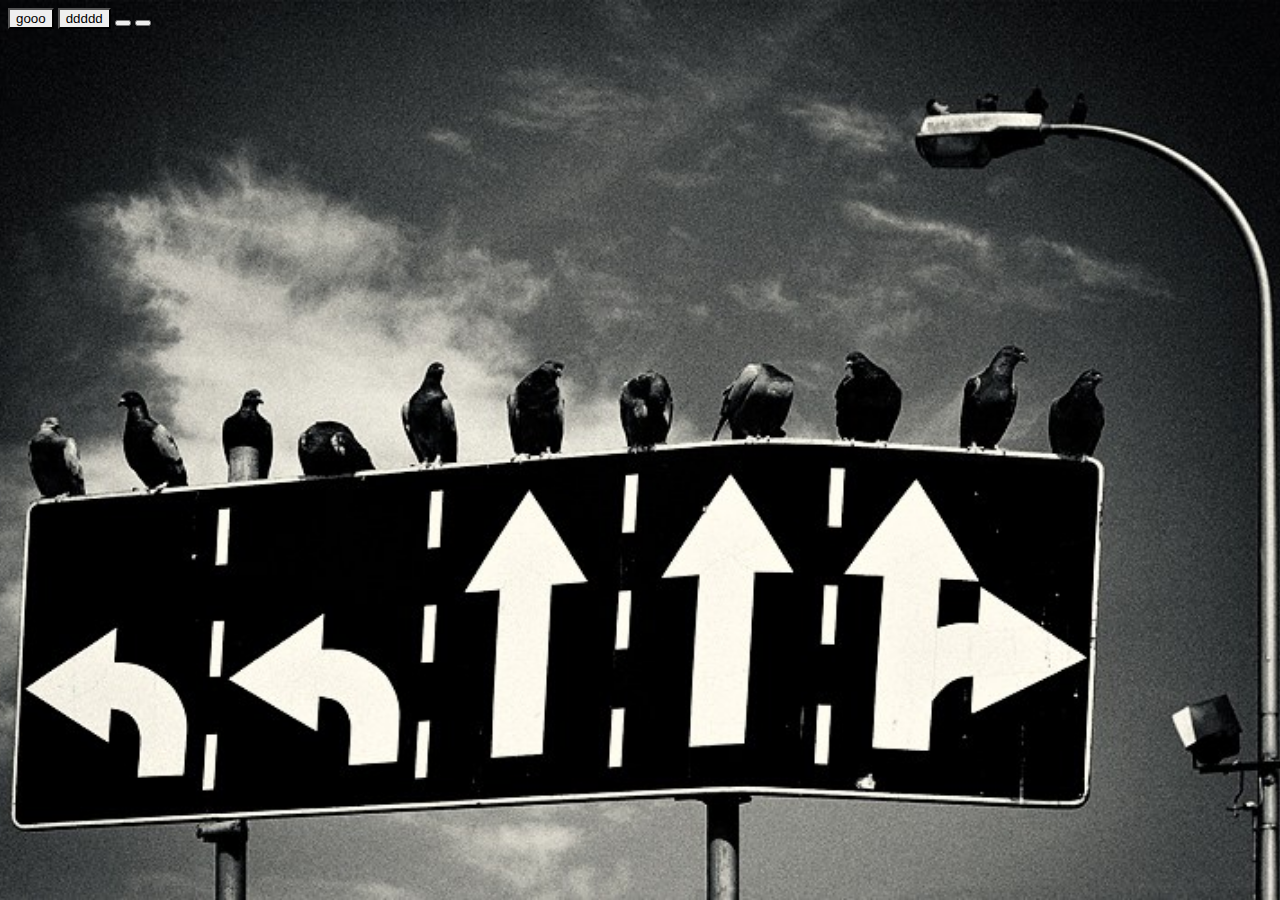
==== templates/adq.html @ a7a5709b "up" ====
<!DOCTYPE html>
<html lang="en" dir="ltr">
  <head>
    <meta charset="utf-8">
    <title>Adventure Quest</title>
    
    <link rel="stylesheet" type="text/css" href="/css/style.css">
  </head>
  <body>
    <div id="storybox" class="container">

    </div>

    <button id="btn1" type="button" class="btn">gooo</button>
    <button id="btn2" type="button" class="btn">ddddd</button>
    <button id="btn3" type="button" class="btn"></button>
    <button id="btn4" type="button" class="btn"></button>
    <script type="text/javascript" src="js/script.js"></script>
  </body>
</html>
---- css/style.css ----
body {

  background-image: url("/css/77-rge.jpg");
  background-repeat: no-repeat;
  background-size: cover;
  background-attachment: fixed;
  background-position: center;
  color: white;

}

#btn1{

  /* background: url("/css/76-rge.jpg"); */
    background-repeat: no-repeat;
    background-attachment: fixed;
    background-position: center;
}

#btn2 {
  /* background: url('/css/78-rge.jpg'); */
    background-repeat: no-repeat;
    background-attachment: fixed;
    background-position: center;
}
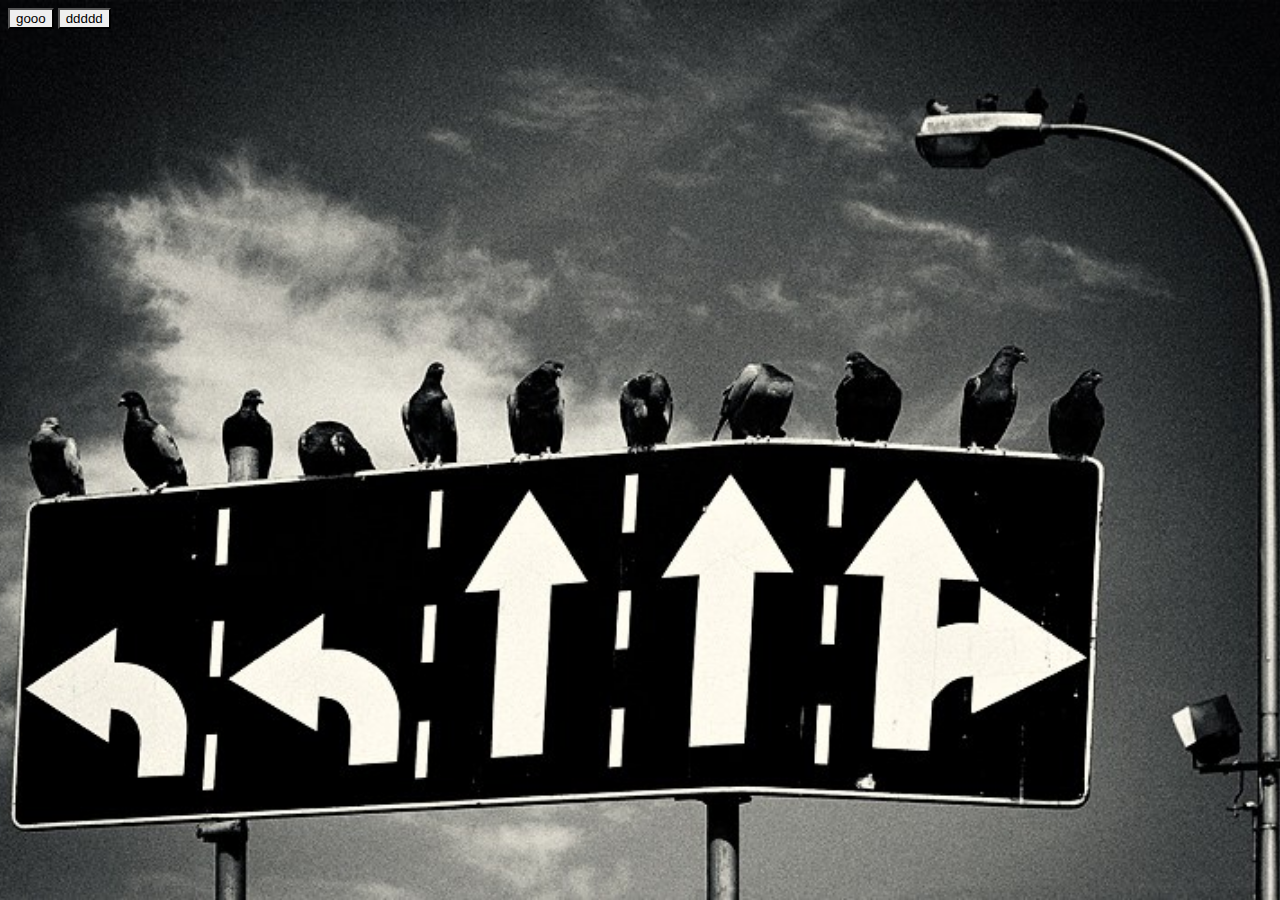
==== commit d501da8c: "Corrected formatting issues in hamlet array and removed buttons 3 and 4." ====
--- a/templates/adq.html
+++ b/templates/adq.html
@@ -3,7 +3,7 @@
   <head>
     <meta charset="utf-8">
     <title>Adventure Quest</title>
-    
+
     <link rel="stylesheet" type="text/css" href="/css/style.css">
   </head>
   <body>
@@ -13,8 +13,6 @@
 
     <button id="btn1" type="button" class="btn">gooo</button>
     <button id="btn2" type="button" class="btn">ddddd</button>
-    <button id="btn3" type="button" class="btn"></button>
-    <button id="btn4" type="button" class="btn"></button>
     <script type="text/javascript" src="js/script.js"></script>
   </body>
 </html>
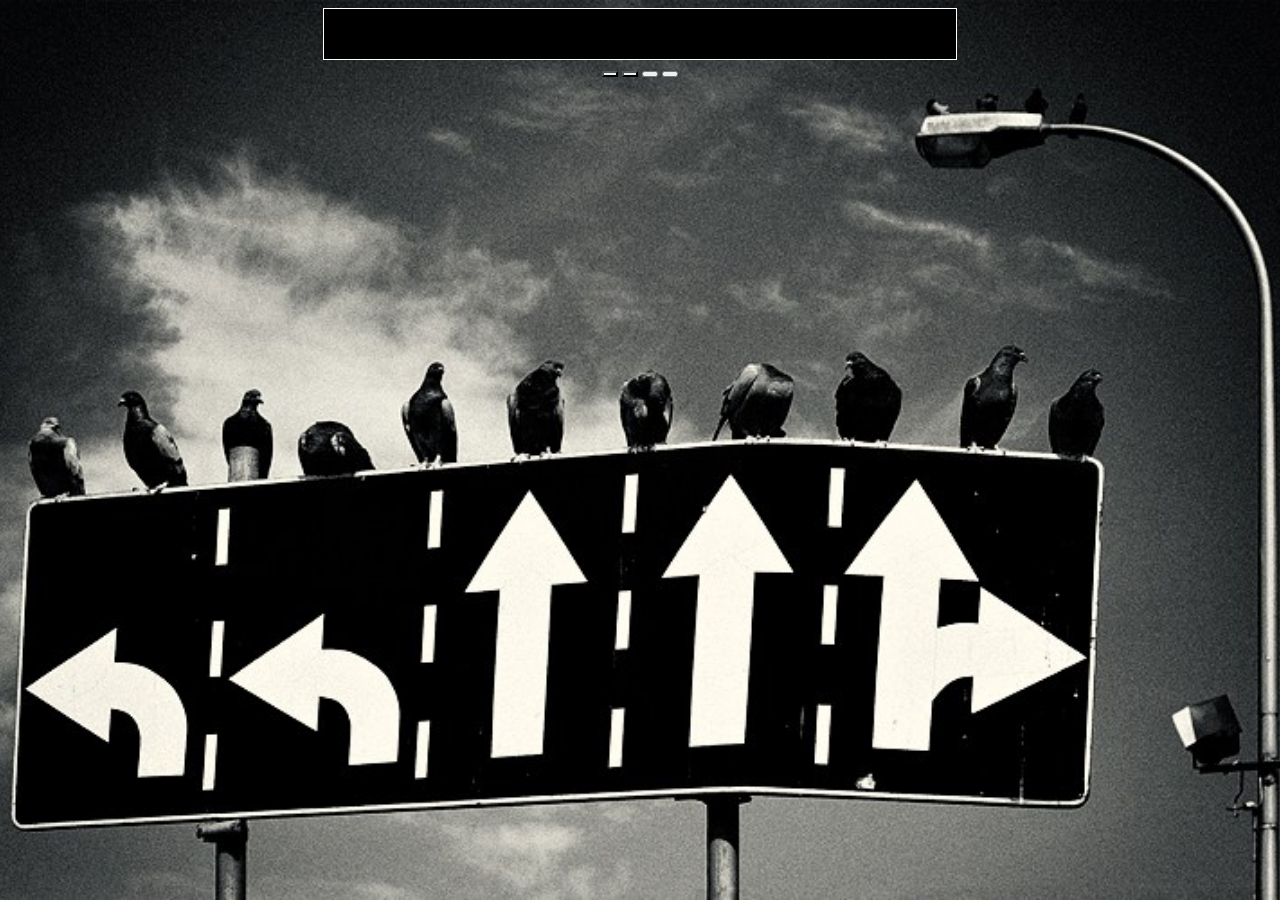
==== commit 6d550870: "sp" ====
--- a/templates/adq.html
+++ b/templates/adq.html
@@ -11,8 +11,10 @@
 
     </div>
 
-    <button id="btn1" type="button" class="btn">gooo</button>
-    <button id="btn2" type="button" class="btn">ddddd</button>
+    <button id="btn1" type="button" class="btn"></button>
+    <button id="btn2" type="button" class="btn"></button>
+    <button id="btn3" type="button" class="btn"></button>
+    <button id="btn4" type="button" class="btn"></button>
     <script type="text/javascript" src="js/script.js"></script>
   </body>
 </html>
--- a/css/style.css
+++ b/css/style.css
@@ -6,9 +6,21 @@
   background-attachment: fixed;
   background-position: center;
   color: white;
-
+  text-align: center;
 }
 
+#storybox{
+  width: 50%;
+  height: 50px;
+  border: 1px solid;
+  margin: auto;
+  flex: auto;
+  background-color: black;
+}
+
+.btn {
+  height: auto;
+}
 #btn1{
 
   /* background: url("/css/76-rge.jpg"); */
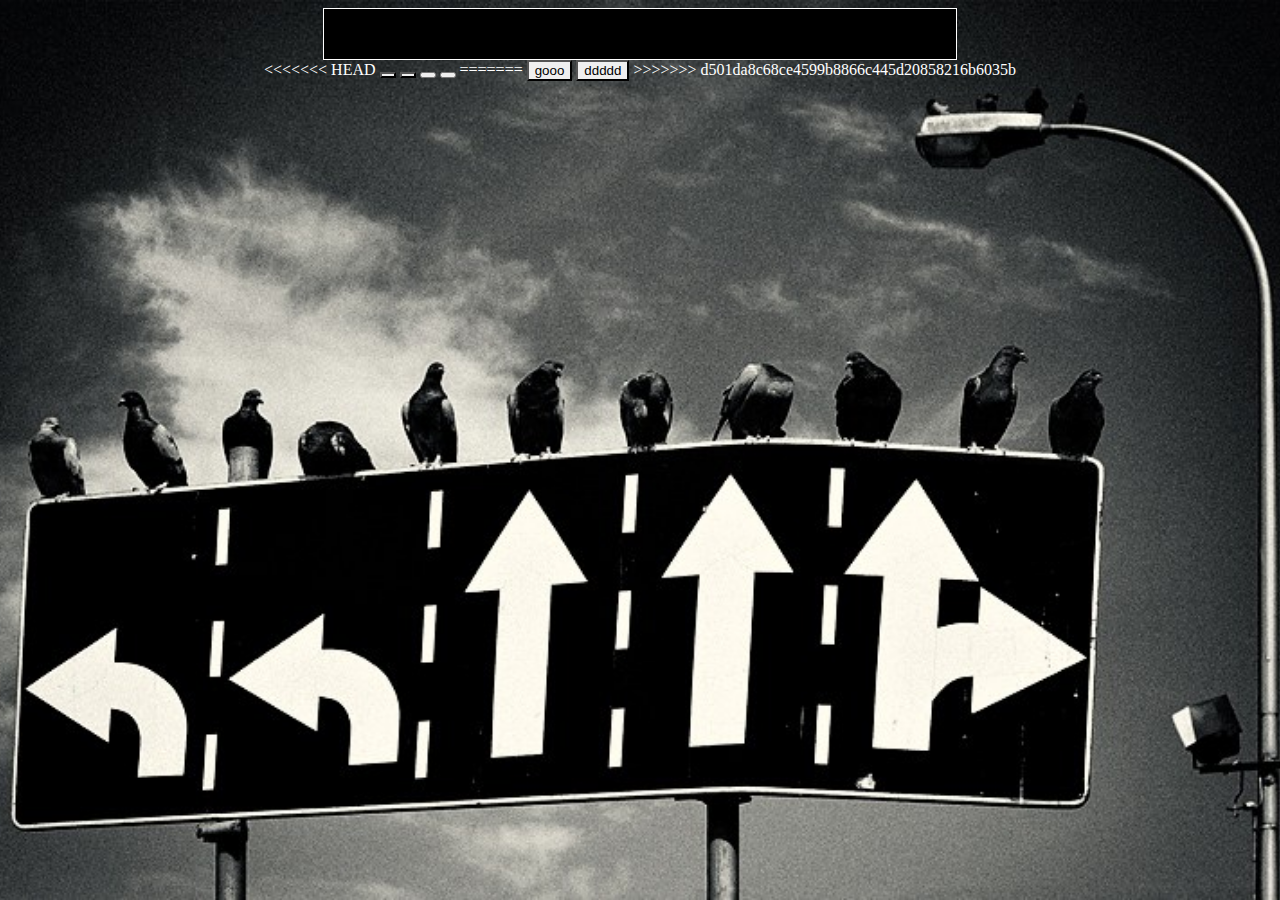
==== commit 6dd7ba9a: "New changes" ====
--- a/templates/adq.html
+++ b/templates/adq.html
@@ -11,10 +11,15 @@
 
     </div>
 
+<<<<<<< HEAD
     <button id="btn1" type="button" class="btn"></button>
     <button id="btn2" type="button" class="btn"></button>
     <button id="btn3" type="button" class="btn"></button>
     <button id="btn4" type="button" class="btn"></button>
+=======
+    <button id="btn1" type="button" class="btn">gooo</button>
+    <button id="btn2" type="button" class="btn">ddddd</button>
+>>>>>>> d501da8c68ce4599b8866c445d20858216b6035b
     <script type="text/javascript" src="js/script.js"></script>
   </body>
 </html>
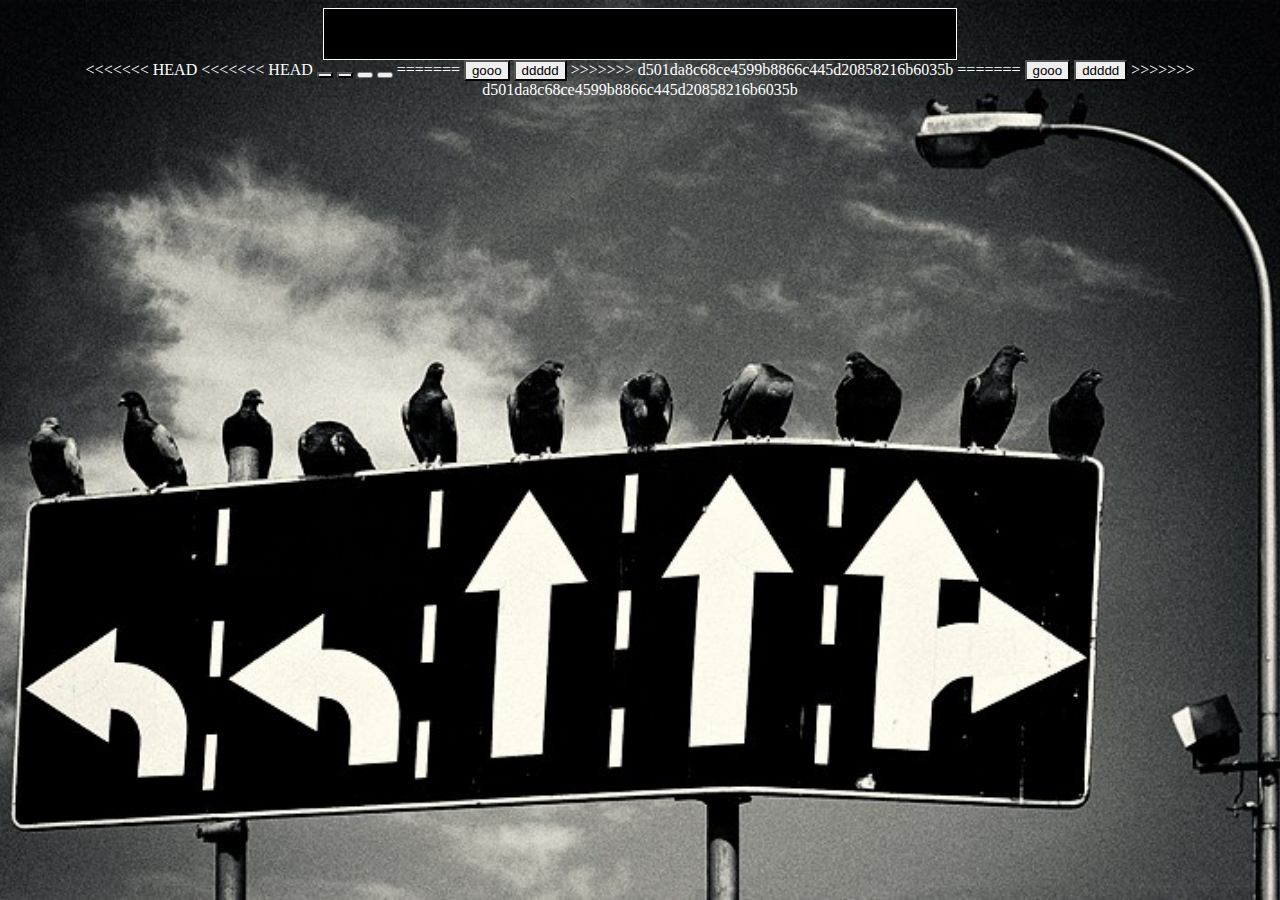
==== commit 4579ee26: "Merge branch 'master' of https://github.com/herrerasean3/adventure-quest" ====
--- a/templates/adq.html
+++ b/templates/adq.html
@@ -12,6 +12,7 @@
     </div>
 
 <<<<<<< HEAD
+<<<<<<< HEAD
     <button id="btn1" type="button" class="btn"></button>
     <button id="btn2" type="button" class="btn"></button>
     <button id="btn3" type="button" class="btn"></button>
@@ -20,6 +21,10 @@
     <button id="btn1" type="button" class="btn">gooo</button>
     <button id="btn2" type="button" class="btn">ddddd</button>
 >>>>>>> d501da8c68ce4599b8866c445d20858216b6035b
+=======
+    <button id="btn1" type="button" class="btn">gooo</button>
+    <button id="btn2" type="button" class="btn">ddddd</button>
+>>>>>>> d501da8c68ce4599b8866c445d20858216b6035b
     <script type="text/javascript" src="js/script.js"></script>
   </body>
 </html>
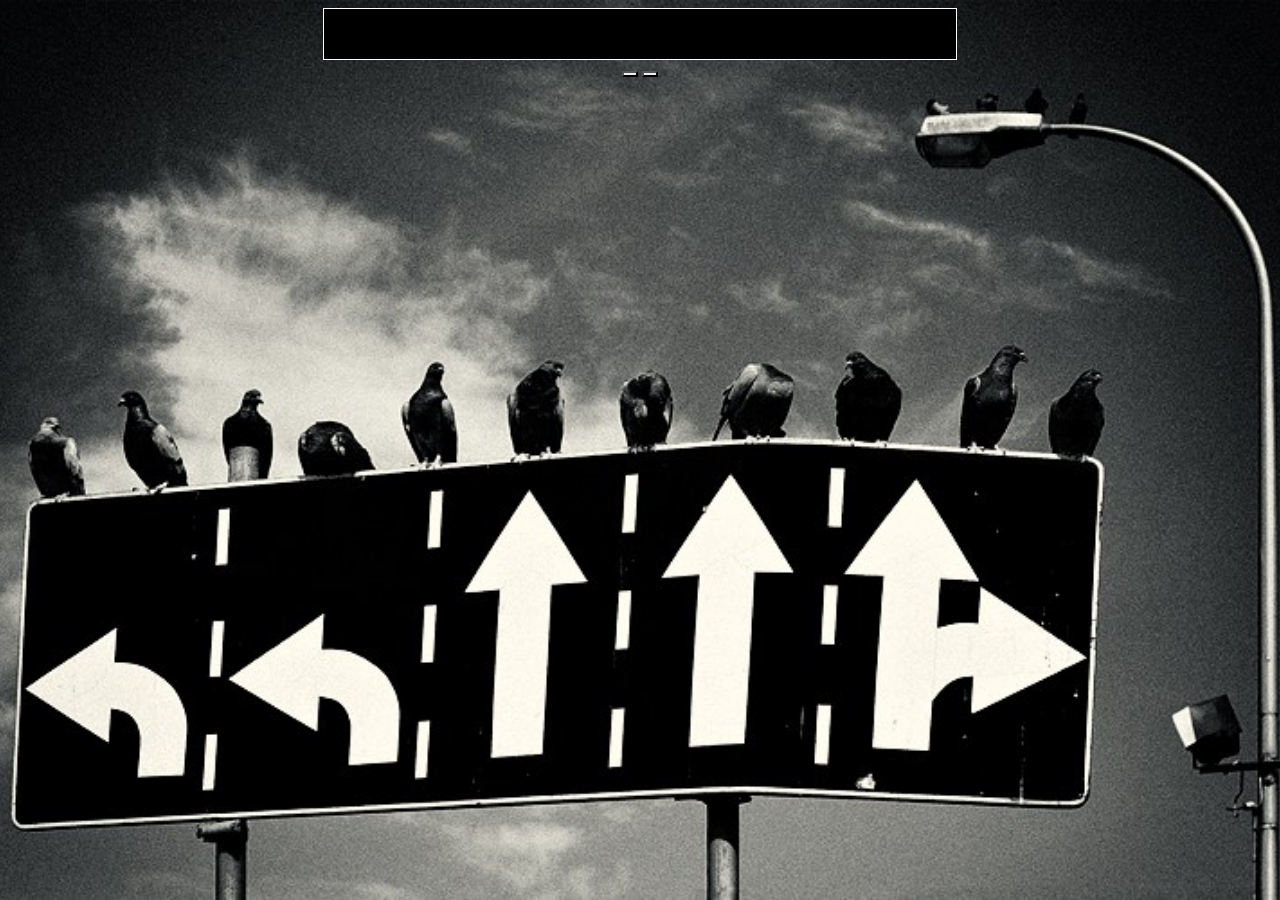
==== commit 9e79fa2c: "Removed duplicate buttons in HTML, removed buttons 3 and 4." ====
--- a/templates/adq.html
+++ b/templates/adq.html
@@ -11,20 +11,8 @@
 
     </div>
 
-<<<<<<< HEAD
-<<<<<<< HEAD
     <button id="btn1" type="button" class="btn"></button>
     <button id="btn2" type="button" class="btn"></button>
-    <button id="btn3" type="button" class="btn"></button>
-    <button id="btn4" type="button" class="btn"></button>
-=======
-    <button id="btn1" type="button" class="btn">gooo</button>
-    <button id="btn2" type="button" class="btn">ddddd</button>
->>>>>>> d501da8c68ce4599b8866c445d20858216b6035b
-=======
-    <button id="btn1" type="button" class="btn">gooo</button>
-    <button id="btn2" type="button" class="btn">ddddd</button>
->>>>>>> d501da8c68ce4599b8866c445d20858216b6035b
     <script type="text/javascript" src="js/script.js"></script>
   </body>
 </html>
--- a/css/style.css
+++ b/css/style.css
@@ -30,8 +30,25 @@
 }
 
 #btn2 {
+     
   /* background: url('/css/78-rge.jpg'); */
     background-repeat: no-repeat;
     background-attachment: fixed;
     background-position: center;
 }
+
+#btn3 {
+   
+  /* background: url('/css/78-rge.jpg'); */
+    background-repeat: no-repeat;
+    background-attachment: fixed;
+    background-position: center;
+}
+
+  #btn4{
+    
+     /* background: url('/css/78-rge.jpg'); */
+    background-repeat: no-repeat;
+    background-attachment: fixed;
+    background-position: center;
+}
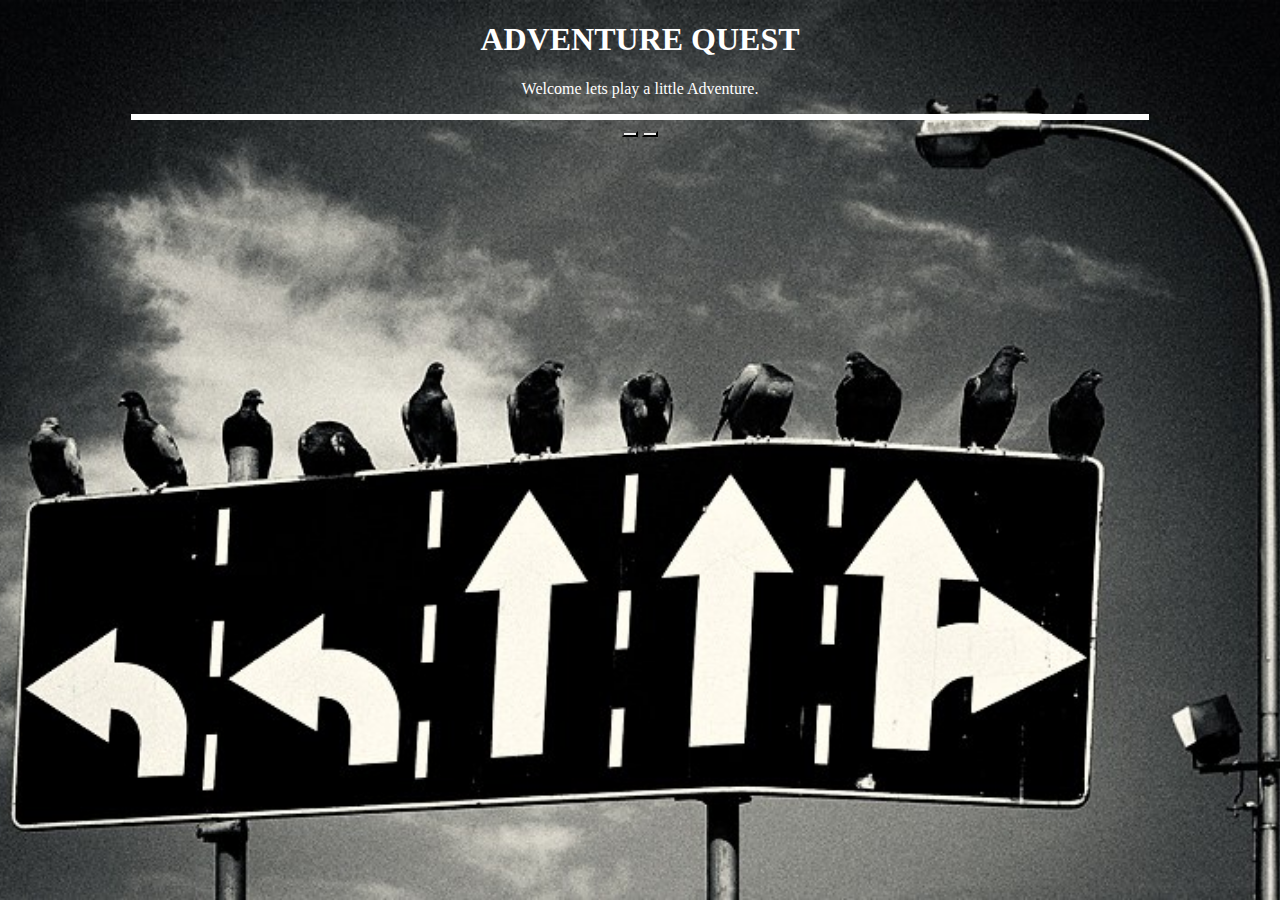
==== commit 46984f33: "change" ====
--- a/templates/adq.html
+++ b/templates/adq.html
@@ -3,10 +3,15 @@
   <head>
     <meta charset="utf-8">
     <title>Adventure Quest</title>
-
+    <meta name="viewport" content="width=device-width, initial-scale=1">
     <link rel="stylesheet" type="text/css" href="/css/style.css">
   </head>
   <body>
+    <div class="jumbotron text-center" style="margin-bottom:0">
+  <h1>ADVENTURE QUEST</h1>
+  <p> Welcome lets play a little Adventure.</p>
+</div>
+
     <div id="storybox" class="container">
 
     </div>
--- a/css/style.css
+++ b/css/style.css
@@ -7,48 +7,25 @@
   background-position: center;
   color: white;
   text-align: center;
+  display:fixed;
 }
 
 #storybox{
-  width: 50%;
-  height: 50px;
-  border: 1px solid;
+  width: 80%;
+  height: auto;
+  border: solid;
   margin: auto;
   flex: auto;
   background-color: black;
+
 }
 
 .btn {
   height: auto;
+  background-repeat: no-repeat;
+  background-attachment: fixed;
+  background-position: center;
+  text-align: center;
+  text-decoration: none;
+
 }
-#btn1{
-
-  /* background: url("/css/76-rge.jpg"); */
-    background-repeat: no-repeat;
-    background-attachment: fixed;
-    background-position: center;
-}
-
-#btn2 {
-     
-  /* background: url('/css/78-rge.jpg'); */
-    background-repeat: no-repeat;
-    background-attachment: fixed;
-    background-position: center;
-}
-
-#btn3 {
-   
-  /* background: url('/css/78-rge.jpg'); */
-    background-repeat: no-repeat;
-    background-attachment: fixed;
-    background-position: center;
-}
-
-  #btn4{
-    
-     /* background: url('/css/78-rge.jpg'); */
-    background-repeat: no-repeat;
-    background-attachment: fixed;
-    background-position: center;
-}
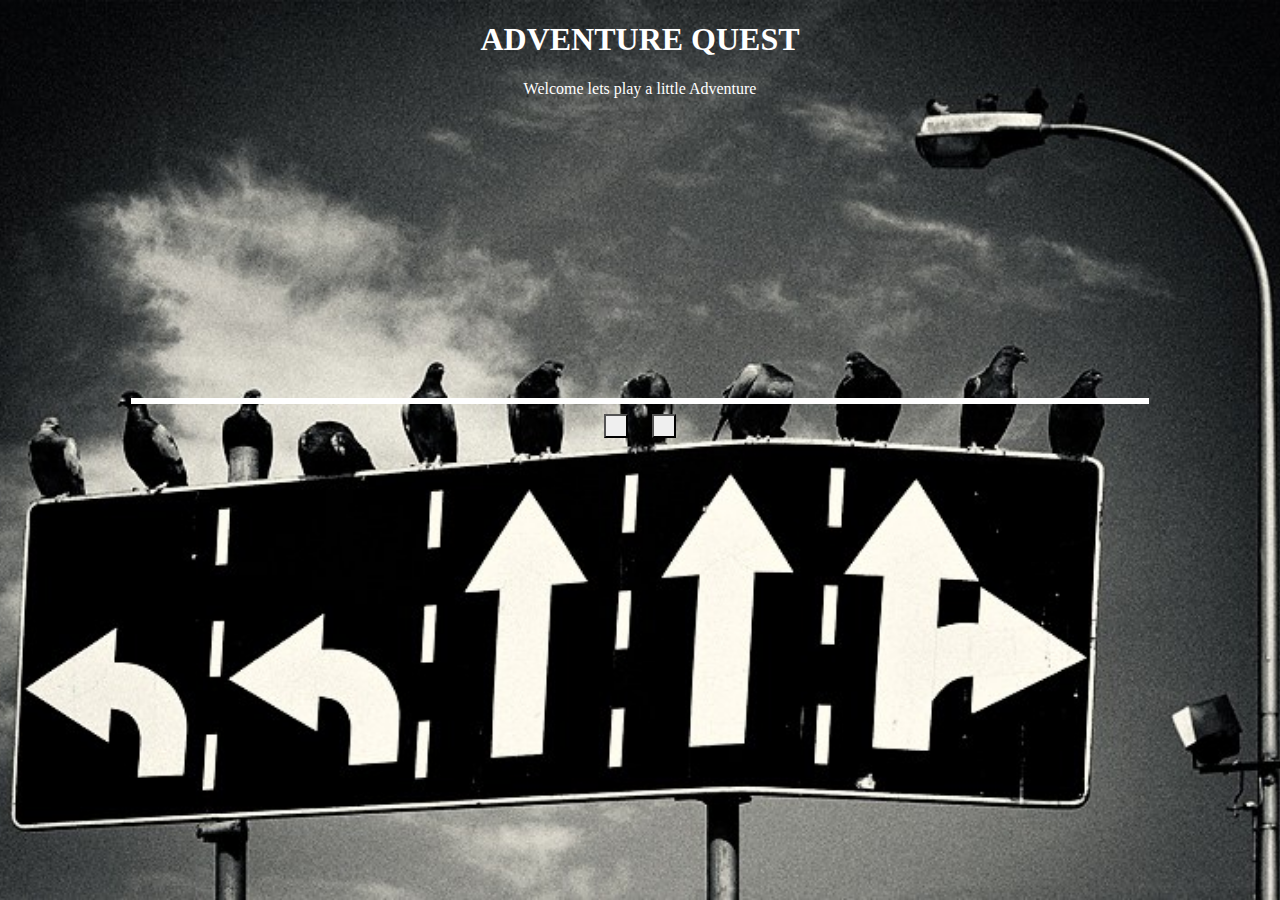
==== commit 6b84a058: "added code to html" ====
--- a/templates/adq.html
+++ b/templates/adq.html
@@ -9,13 +9,12 @@
   <body>
     <div class="jumbotron text-center" style="margin-bottom:0">
   <h1>ADVENTURE QUEST</h1>
-  <p> Welcome lets play a little Adventure.</p>
+  <p> Welcome lets play a little Adventure</p>
 </div>
 
     <div id="storybox" class="container">
 
-    </div>
-
+    </div id="list">
     <button id="btn1" type="button" class="btn"></button>
     <button id="btn2" type="button" class="btn"></button>
     <script type="text/javascript" src="js/script.js"></script>
--- a/css/style.css
+++ b/css/style.css
@@ -7,14 +7,15 @@
   background-position: center;
   color: white;
   text-align: center;
-  display:fixed;
+  display: fixed;
 }
+
 
 #storybox{
   width: 80%;
   height: auto;
   border: solid;
-  margin: auto;
+  margin: 300px auto auto auto;
   flex: auto;
   background-color: black;
 
@@ -27,5 +28,40 @@
   background-position: center;
   text-align: center;
   text-decoration: none;
+  display: grid | grid;
+  margin: 10px;
+}
+
+#btn1{
+  padding: 10px;
+}
+#btn2{
+  padding: 10px;
+}
+
+#list {
+  bottom: 0;
+  width: 100%;
+  height: 150px;
+  background: #FEFEFD;
+}
+
+div li {
+	display: grid;
+	padding: 24px 10px;
+  grid-template-columns: auto auto;
+}
+
+div li button {
+	color: #757575;
+	text-transform: uppercase;
 
 }
+
+div li {
+  padding: 24px 4px;
+}
+
+div li a {
+  font-size: 14px;
+}
